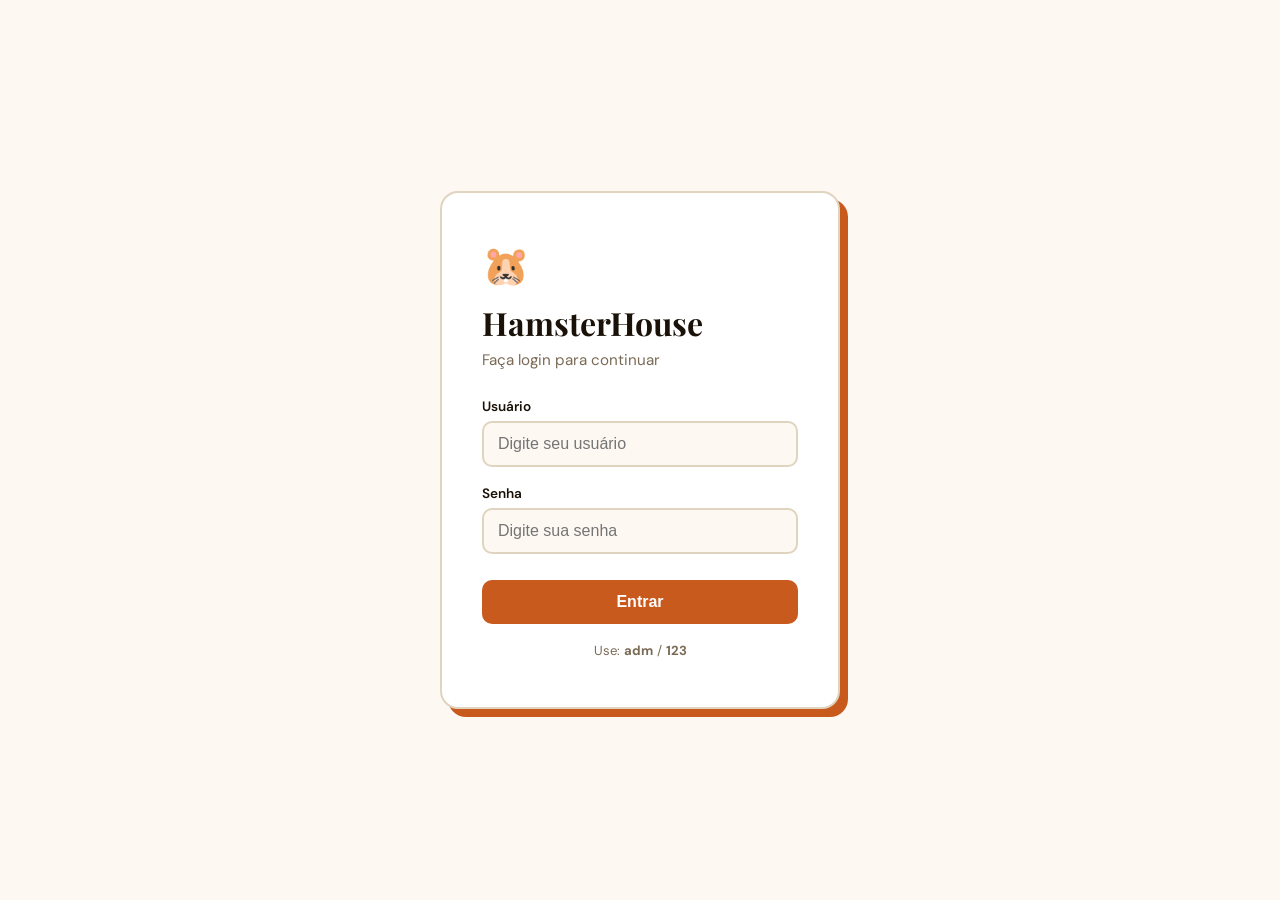
==== login.html @ 68823823 "Add HamsterHouse frontend pages and auth Add full frontend scaffold for HamsterHouse: new pages (ind" ====
<!DOCTYPE html>
<html lang="pt-BR">
<head>
  <meta charset="UTF-8" />
  <meta name="viewport" content="width=device-width, initial-scale=1.0"/>
  <title>HamsterHouse – Login</title>
  <link rel="stylesheet" href="style.css" />
  <style>
    body {
      min-height: 100vh;
      display: flex;
      align-items: center;
      justify-content: center;
      background: var(--bg);
    }
    .login-box {
      background: var(--card);
      border: 2px solid var(--border);
      border-radius: 18px;
      padding: 48px 40px;
      width: 100%;
      max-width: 400px;
      box-shadow: 8px 8px 0 var(--accent);
    }
    .login-box h1 {
      font-family: 'Playfair Display', serif;
      font-size: 2rem;
      margin-bottom: 6px;
      color: var(--text);
    }
    .login-box p { color: var(--muted); margin-bottom: 28px; font-size: 0.95rem; }
    .form-group { margin-bottom: 18px; }
    .form-group label { display: block; font-size: 0.85rem; font-weight: 600; margin-bottom: 6px; color: var(--text); }
    .form-group input {
      width: 100%; padding: 12px 14px;
      border: 2px solid var(--border);
      border-radius: 10px;
      background: var(--bg);
      color: var(--text);
      font-size: 1rem;
      outline: none;
      transition: border-color .2s;
      box-sizing: border-box;
    }
    .form-group input:focus { border-color: var(--accent); }
    .error-msg { color: #e55; font-size: 0.85rem; margin-top: 4px; display: none; }
    .btn-login {
      width: 100%; padding: 13px;
      background: var(--accent);
      color: #fff;
      border: none;
      border-radius: 10px;
      font-size: 1rem;
      font-weight: 700;
      cursor: pointer;
      transition: transform .1s, box-shadow .1s;
      margin-top: 8px;
    }
    .btn-login:hover { transform: translateY(-2px); box-shadow: 0 4px 12px rgba(0,0,0,.2); }
    .hint { text-align:center; margin-top:18px; font-size:.82rem; color:var(--muted); }
    .paw { font-size: 2.4rem; margin-bottom: 10px; }
  </style>
</head>
<body>
  <div class="login-box">
    <div class="paw">🐹</div>
    <h1>HamsterHouse</h1>
    <p>Faça login para continuar</p>
    <form id="loginForm" novalidate>
      <div class="form-group">
        <label for="user">Usuário</label>
        <input type="text" id="user" placeholder="Digite seu usuário" autocomplete="off"/>
        <span class="error-msg" id="userErr">Usuário é obrigatório.</span>
      </div>
      <div class="form-group">
        <label for="pass">Senha</label>
        <input type="password" id="pass" placeholder="Digite sua senha"/>
        <span class="error-msg" id="passErr">Senha é obrigatória.</span>
      </div>
      <span class="error-msg" id="authErr" style="display:none; margin-bottom:8px;">Usuário ou senha incorretos.</span>
      <button type="submit" class="btn-login">Entrar</button>
    </form>
    <div class="hint">Use: <strong>adm</strong> / <strong>123</strong></div>
  </div>

  <script>
    const USERS = { adm: '123', hamster: 'casa' };

    if (localStorage.getItem('loggedIn') === 'true') {
      window.location.href = 'index.html';
    }

    document.getElementById('loginForm').addEventListener('submit', function(e) {
      e.preventDefault();
      const user = document.getElementById('user').value.trim();
      const pass = document.getElementById('pass').value.trim();
      let valid = true;

      document.getElementById('userErr').style.display = !user ? 'block' : 'none';
      document.getElementById('passErr').style.display = !pass ? 'block' : 'none';
      document.getElementById('authErr').style.display = 'none';

      if (!user || !pass) return;

      if (USERS[user] && USERS[user] === pass) {
        localStorage.setItem('loggedIn', 'true');
        localStorage.setItem('currentUser', user);
        window.location.href = 'index.html';
      } else {
        document.getElementById('authErr').style.display = 'block';
      }
    });
  </script>
</body>
</html>
---- style.css ----
@import url('https://fonts.googleapis.com/css2?family=Playfair+Display:ital,wght@0,600;0,800;1,600&family=DM+Sans:wght@400;500;600;700&display=swap');

:root {
  --bg: #fdf8f2;
  --card: #fff;
  --text: #1a1208;
  --muted: #7a6a55;
  --border: #e0d4c0;
  --accent: #c85a1e;
  --accent2: #f0a868;
  --nav: #fff;
  --nav-border: #e0d4c0;
  --shadow: rgba(0,0,0,.07);
}

[data-theme="dark"] {
  --bg: #18120a;
  --card: #231a0f;
  --text: #f5ede0;
  --muted: #a08c70;
  --border: #3a2d1c;
  --accent: #e06b28;
  --accent2: #c47b40;
  --nav: #1e1508;
  --nav-border: #3a2d1c;
  --shadow: rgba(0,0,0,.35);
}

* { box-sizing: border-box; margin: 0; padding: 0; }

body {
  font-family: 'DM Sans', sans-serif;
  background: var(--bg);
  color: var(--text);
  transition: background .3s, color .3s;
}

/* ── NAVBAR ── */
.navbar {
  position: sticky; top: 0; z-index: 100;
  background: var(--nav);
  border-bottom: 2px solid var(--nav-border);
  display: flex; align-items: center;
  padding: 0 32px;
  height: 64px;
  gap: 32px;
}
.navbar .brand {
  font-family: 'Playfair Display', serif;
  font-size: 1.4rem;
  font-weight: 800;
  color: var(--accent);
  text-decoration: none;
  display: flex; align-items: center; gap: 8px;
}
.navbar nav { display: flex; gap: 4px; flex: 1; }
.navbar nav a {
  text-decoration: none;
  color: var(--text);
  padding: 8px 14px;
  border-radius: 8px;
  font-size: .92rem;
  font-weight: 500;
  transition: background .15s, color .15s;
}
.navbar nav a:hover, .navbar nav a.active {
  background: var(--accent);
  color: #fff;
}
.navbar-right { display: flex; align-items: center; gap: 12px; margin-left: auto; }
.btn-dark {
  background: none; border: 2px solid var(--border);
  border-radius: 8px; padding: 7px 12px;
  cursor: pointer; color: var(--text); font-size: 1rem;
  transition: background .15s;
}
.btn-dark:hover { background: var(--border); }
.btn-logout {
  background: none; border: 2px solid var(--accent);
  color: var(--accent); border-radius: 8px;
  padding: 7px 14px; font-size: .85rem; font-weight: 600;
  cursor: pointer; transition: background .15s, color .15s;
}
.btn-logout:hover { background: var(--accent); color: #fff; }

/* Hamburger */
.hamburger { display: none; flex-direction: column; gap: 5px; cursor: pointer; }
.hamburger span { display: block; width: 22px; height: 2px; background: var(--text); border-radius: 2px; transition: .3s; }
.mobile-nav {
  display: none; flex-direction: column;
  background: var(--nav); border-bottom: 2px solid var(--nav-border);
  padding: 8px 24px 16px;
}
.mobile-nav a {
  text-decoration: none; color: var(--text);
  padding: 10px 0; border-bottom: 1px solid var(--border);
  font-size: .95rem; font-weight: 500;
}
.mobile-nav.open { display: flex; }

/* ── HERO / CAROUSEL ── */
.hero {
  position: relative; overflow: hidden;
  height: 480px; background: var(--card);
}
.carousel { display: flex; height: 100%; transition: transform .6s cubic-bezier(.4,0,.2,1); }
.slide {
  min-width: 100%; height: 100%;
  display: flex; align-items: center; justify-content: center;
  flex-direction: column; text-align: center;
  padding: 32px;
  position: relative;
}
.slide:nth-child(1) { background: linear-gradient(135deg, #fde8d0 0%, #fbc97a 100%); }
.slide:nth-child(2) { background: linear-gradient(135deg, #d0eedf 0%, #78c9a2 100%); }
.slide:nth-child(3) { background: linear-gradient(135deg, #d5d0f5 0%, #9b91e8 100%); }
.slide-emoji { font-size: 5rem; margin-bottom: 16px; animation: bounce 2s ease-in-out infinite; }
@keyframes bounce { 0%,100%{transform:translateY(0)} 50%{transform:translateY(-12px)} }
.slide h2 { font-family:'Playfair Display',serif; font-size: 2.4rem; color: #1a1208; margin-bottom: 10px; }
.slide p { font-size: 1.1rem; color: #3a2d1c; max-width: 500px; margin-bottom: 24px; }
.slide .cta {
  display: inline-block;
  background: var(--accent); color: #fff;
  padding: 12px 28px; border-radius: 10px;
  text-decoration: none; font-weight: 700;
  transition: transform .15s;
}
.slide .cta:hover { transform: scale(1.05); }
.carousel-btn {
  position: absolute; top: 50%; transform: translateY(-50%);
  background: rgba(255,255,255,.8); border: 2px solid #ddd;
  border-radius: 50%; width: 44px; height: 44px;
  display: flex; align-items: center; justify-content: center;
  cursor: pointer; font-size: 1.2rem; z-index: 10;
  transition: background .15s;
}
.carousel-btn:hover { background: #fff; }
.carousel-btn.prev { left: 16px; }
.carousel-btn.next { right: 16px; }
.carousel-dots { position: absolute; bottom: 16px; left: 50%; transform: translateX(-50%); display: flex; gap: 8px; }
.dot { width: 10px; height: 10px; border-radius: 50%; background: rgba(0,0,0,.25); cursor: pointer; transition: background .2s; }
.dot.active { background: var(--accent); }

/* ── SECTIONS ── */
.section { padding: 64px 32px; max-width: 1100px; margin: 0 auto; }
.section-title {
  font-family: 'Playfair Display', serif;
  font-size: 2rem; margin-bottom: 8px; color: var(--text);
}
.section-sub { color: var(--muted); margin-bottom: 40px; font-size: 1rem; }

/* ── CARDS GRID ── */
.grid-3 { display: grid; grid-template-columns: repeat(auto-fill, minmax(290px, 1fr)); gap: 24px; }
.product-card {
  background: var(--card);
  border: 2px solid var(--border);
  border-radius: 16px;
  overflow: hidden;
  transition: transform .2s, box-shadow .2s;
  animation: fadeUp .5s ease both;
}
.product-card:hover { transform: translateY(-6px); box-shadow: 6px 6px 0 var(--accent2); }
@keyframes fadeUp { from{opacity:0;transform:translateY(24px)} to{opacity:1;transform:translateY(0)} }
.product-card:nth-child(2){ animation-delay:.1s }
.product-card:nth-child(3){ animation-delay:.2s }
.product-card:nth-child(4){ animation-delay:.3s }
.product-card:nth-child(5){ animation-delay:.4s }
.product-card:nth-child(6){ animation-delay:.5s }
.card-img {
  width: 100%; height: 180px;
  display: flex; align-items: center; justify-content: center;
  font-size: 5rem;
  background: linear-gradient(135deg, #fde8d0, #fbc97a);
}
.card-body { padding: 18px; }
.card-title { font-weight: 700; font-size: 1.05rem; margin-bottom: 4px; }
.card-desc { color: var(--muted); font-size: .88rem; margin-bottom: 14px; }
.card-footer { display: flex; align-items: center; justify-content: space-between; }
.price { font-weight: 800; font-size: 1.15rem; color: var(--accent); }
.btn-add {
  background: var(--accent); color: #fff;
  border: none; border-radius: 8px; padding: 8px 16px;
  font-size: .85rem; font-weight: 600; cursor: pointer;
  transition: transform .1s, background .15s;
}
.btn-add:hover { transform: scale(1.05); background: #a84510; }

/* ── BADGE TAG ── */
.badge { display: inline-block; background: var(--accent2); color: #fff; border-radius: 6px; padding: 2px 8px; font-size:.75rem; font-weight:700; margin-bottom:6px; }

/* ── FEATURES ── */
.features { display: grid; grid-template-columns: repeat(auto-fill, minmax(200px,1fr)); gap: 24px; }
.feature-card {
  background: var(--card); border: 2px solid var(--border);
  border-radius: 14px; padding: 28px 20px; text-align: center;
  transition: transform .2s;
}
.feature-card:hover { transform: translateY(-4px); }
.feature-icon { font-size: 2.6rem; margin-bottom: 12px; }
.feature-title { font-weight: 700; margin-bottom: 6px; }
.feature-desc { color: var(--muted); font-size: .88rem; }

/* ── FORM ── */
.contact-grid { display: grid; grid-template-columns: 1fr 1fr; gap: 40px; }
@media(max-width:700px){ .contact-grid{grid-template-columns:1fr;} }
.form-card {
  background: var(--card); border: 2px solid var(--border);
  border-radius: 16px; padding: 32px;
}
.form-row { display: grid; grid-template-columns: 1fr 1fr; gap: 16px; }
@media(max-width:500px){ .form-row{grid-template-columns:1fr;} }
.field { margin-bottom: 16px; }
.field label { display: block; font-size: .85rem; font-weight: 600; margin-bottom: 6px; }
.field input, .field textarea, .field select {
  width: 100%; padding: 11px 14px;
  border: 2px solid var(--border);
  border-radius: 10px; background: var(--bg);
  color: var(--text); font-size: .95rem; outline: none;
  transition: border-color .2s; font-family: inherit;
}
.field input:focus, .field textarea:focus, .field select:focus { border-color: var(--accent); }
.field .err { color: #e55; font-size: .8rem; margin-top: 4px; display: none; }
.field.invalid input, .field.invalid textarea, .field.invalid select { border-color: #e55; }
.field.invalid .err { display: block; }
.field.valid input, .field.valid textarea, .field.valid select { border-color: #3a3; }
.btn-submit {
  width: 100%; padding: 13px;
  background: var(--accent); color: #fff;
  border: none; border-radius: 10px;
  font-size: 1rem; font-weight: 700; cursor: pointer;
  transition: transform .1s, box-shadow .1s;
  margin-top: 4px;
}
.btn-submit:hover { transform: translateY(-2px); box-shadow: 0 4px 12px rgba(0,0,0,.2); }
.success-box {
  background: #e8f8ee; border: 2px solid #3a3; border-radius: 12px;
  padding: 18px 20px; display: none; text-align: center; margin-top: 16px;
  color: #1a5c2a; font-weight: 600;
}

/* ── ABOUT ── */
.about-grid { display: grid; grid-template-columns: 1fr 1fr; gap: 40px; align-items: center; }
@media(max-width:700px){ .about-grid{grid-template-columns:1fr;} }
.about-img {
  background: linear-gradient(135deg, #fde8d0, #fbc97a);
  border-radius: 18px; height: 300px;
  display: flex; align-items: center; justify-content: center;
  font-size: 8rem;
  border: 2px solid var(--border);
}
.about-text h2 { font-family:'Playfair Display',serif; font-size:1.8rem; margin-bottom:14px; }
.about-text p { color: var(--muted); line-height:1.7; margin-bottom:14px; }

/* ── FOOTER ── */
footer {
  background: var(--card); border-top: 2px solid var(--border);
  padding: 40px 32px 24px; margin-top: 32px;
}
.footer-grid { display: grid; grid-template-columns: repeat(auto-fill, minmax(200px,1fr)); gap: 32px; max-width:1100px; margin: 0 auto; }
.footer-col h4 { font-weight: 700; margin-bottom: 12px; }
.footer-col a { display: block; color: var(--muted); text-decoration:none; margin-bottom:6px; font-size:.9rem; }
.footer-col a:hover { color: var(--accent); }
.footer-col p { color: var(--muted); font-size:.9rem; line-height:1.6; }
.footer-bottom { text-align:center; color:var(--muted); font-size:.8rem; margin-top:32px; padding-top:20px; border-top:1px solid var(--border); max-width:1100px; margin-left:auto; margin-right:auto; }

/* ── PAGE HEADER ── */
.page-header {
  background: linear-gradient(135deg, var(--card) 0%, #fde8d0 100%);
  border-bottom: 2px solid var(--border);
  padding: 48px 32px;
  text-align: center;
}
[data-theme="dark"] .page-header { background: linear-gradient(135deg,var(--card) 0%,#2a1a0a 100%); }
.page-header h1 { font-family:'Playfair Display',serif; font-size:2.4rem; margin-bottom:8px; }
.page-header p { color:var(--muted); font-size:1rem; }

/* ── RESPONSIVE ── */
@media(max-width: 768px) {
  .navbar nav { display: none; }
  .hamburger { display: flex; }
  .hero { height: 360px; }
  .slide h2 { font-size: 1.6rem; }
  .section { padding: 40px 20px; }
}

/* ── ANIMATIONS ── */
@keyframes slideIn { from{opacity:0;transform:translateX(-20px)} to{opacity:1;transform:translateX(0)} }
.animate-in { animation: slideIn .5s ease both; }
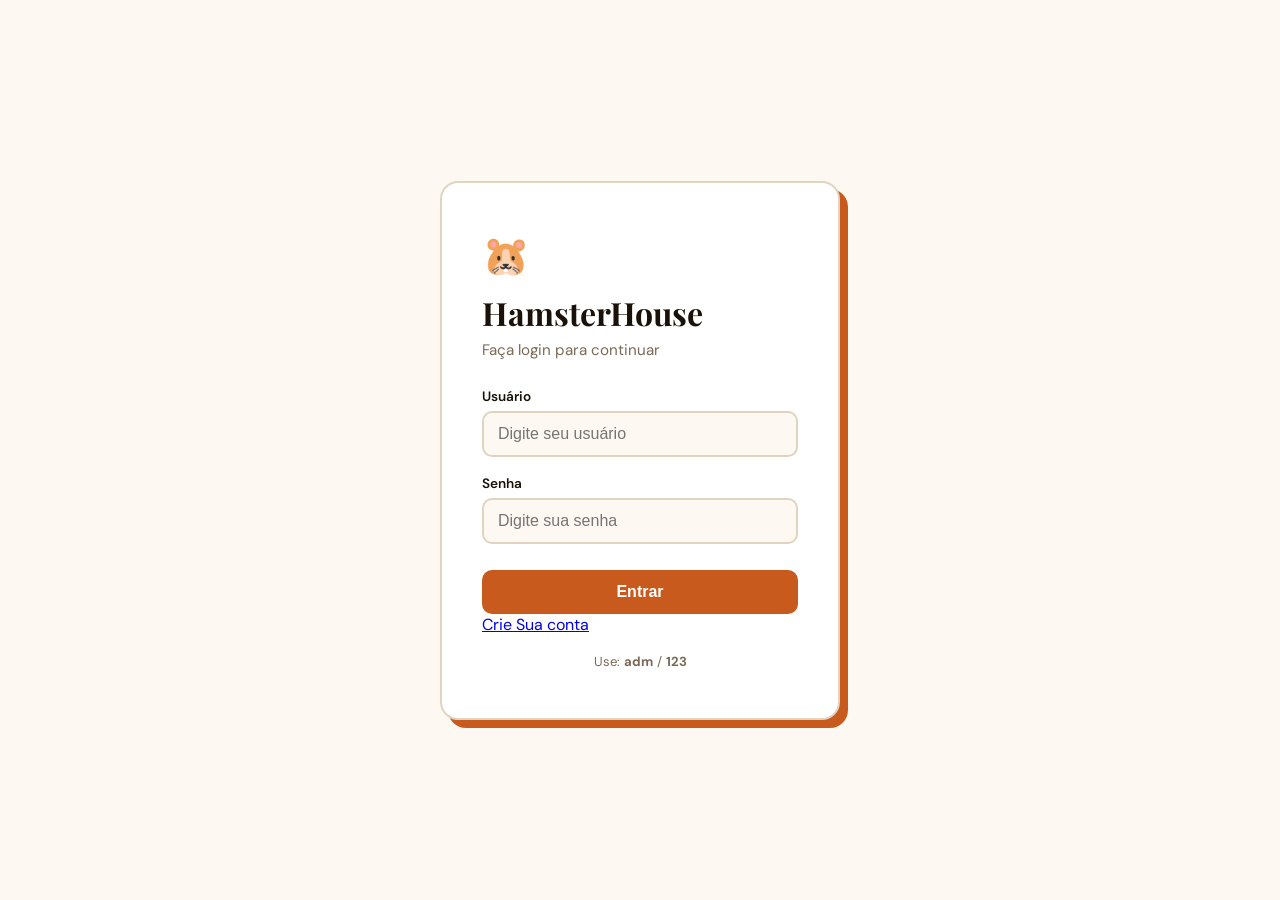
==== commit d740de2e: "Atualização para criação de conta Teste para atualização futura para criar contas novas no sistema w" ====
--- a/login.html
+++ b/login.html
@@ -79,6 +79,7 @@
       </div>
       <span class="error-msg" id="authErr" style="display:none; margin-bottom:8px;">Usuário ou senha incorretos.</span>
       <button type="submit" class="btn-login">Entrar</button>
+      <a href="criar.html">Crie Sua conta</a>   
     </form>
     <div class="hint">Use: <strong>adm</strong> / <strong>123</strong></div>
   </div>
